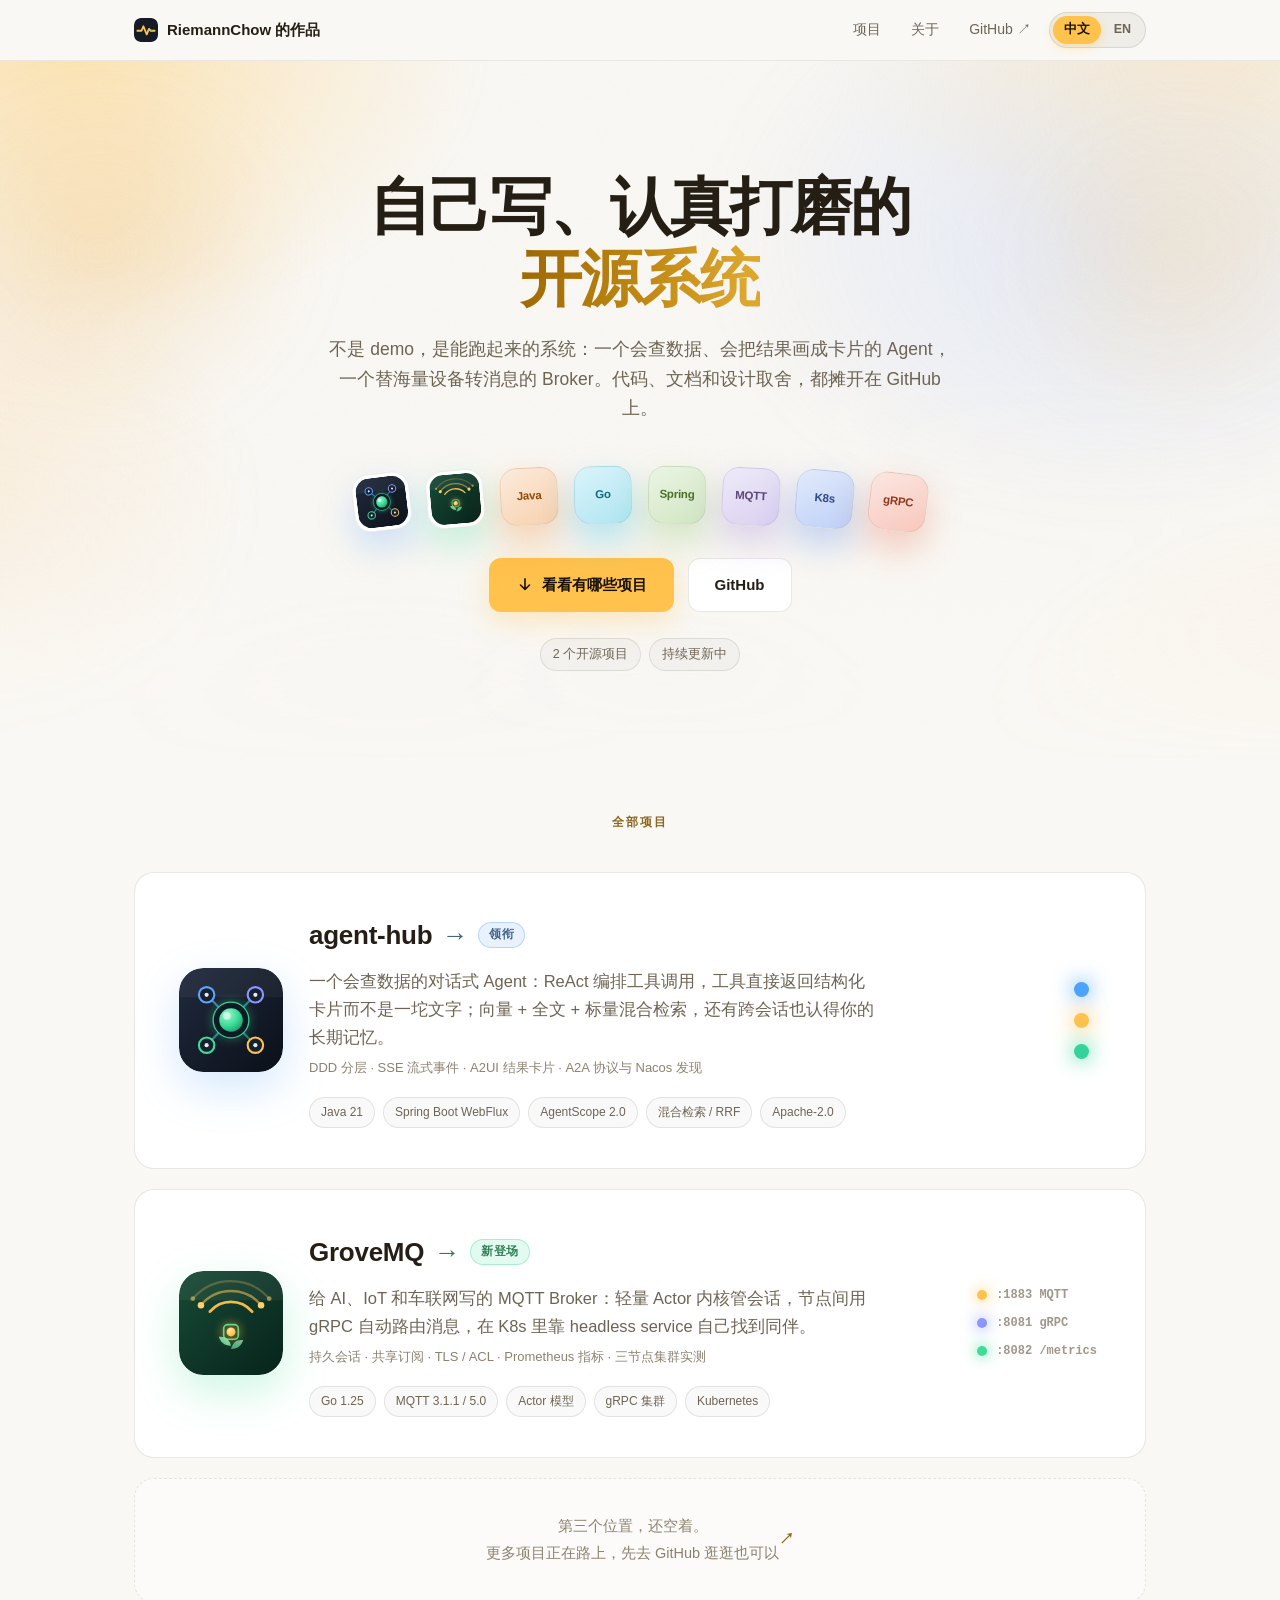
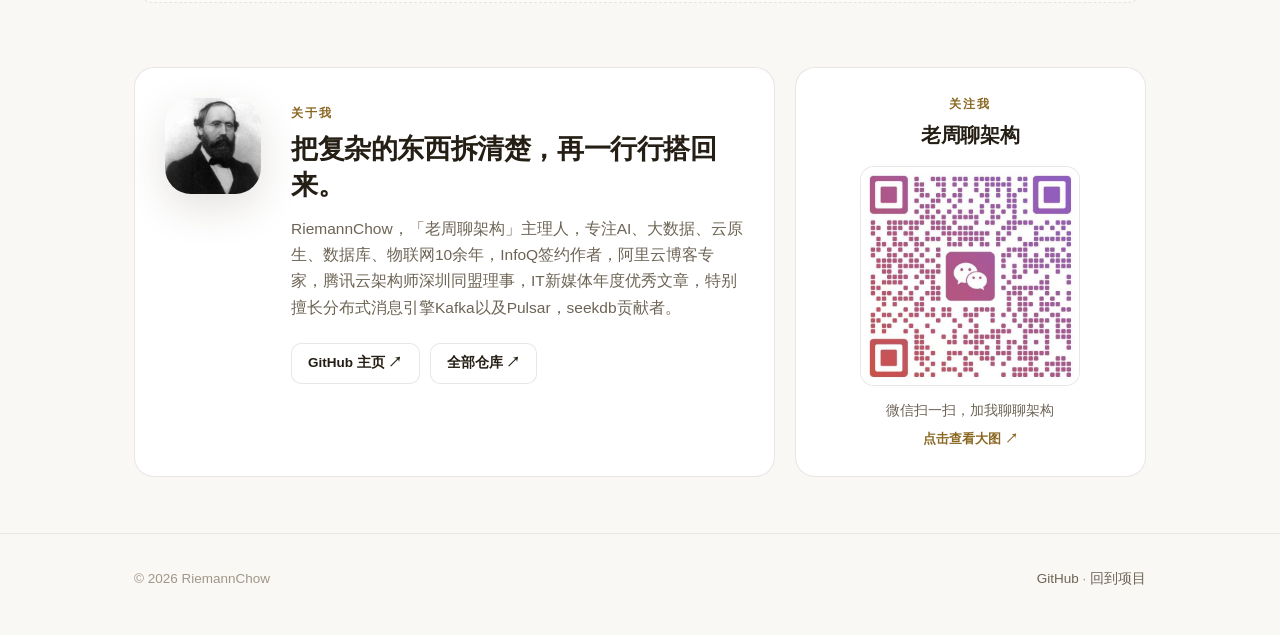
==== index.html @ 88ec3f2a "feat: portfolio init commit" ====
<!DOCTYPE html>
<html lang="zh-CN">
<head>
  <meta charset="UTF-8">
  <meta name="viewport" content="width=device-width, initial-scale=1.0">
  <title>RiemannChow 的作品 · 自己写、认真打磨的开源系统</title>
  <meta name="description" content="两个从零搭起来的开源系统：agent-hub —— 会查数据、会画卡片的对话式 AI Agent；GroveMQ —— 面向 AI / IoT / 车联网的 Go MQTT Broker。代码、文档与设计取舍都在 GitHub 上。">
  <meta name="theme-color" content="#faf8f4">
  <meta property="og:title" content="RiemannChow 的作品 · 自己写、认真打磨的开源系统">
  <meta property="og:description" content="agent-hub 与 GroveMQ：两个真能跑起来的开源系统。">
  <meta property="og:type" content="website">
  <link rel="icon" type="image/svg+xml" href="./assets/favicon.svg">
  <link rel="stylesheet" href="./styles.css">
  <!-- 提前标记 JS 可用，并记下上次选择的语言，减少切换时的闪烁 -->
  <script>
    document.documentElement.classList.add('js');
    try {
      document.documentElement.dataset.lang =
        localStorage.getItem('portfolio-lang') === 'en' ? 'en' : 'zh';
    } catch (e) {}
  </script>
</head>
<body data-page="home">
  <a class="skip-link" href="#main" data-i18n="common.skip">跳到主要内容</a>

  <header class="site-header">
    <div class="container nav">
      <a class="wordmark" href="./" aria-label="返回首页" data-i18n-label="common.wordmark.aria">
        <svg viewBox="0 0 64 64" aria-hidden="true">
          <rect width="64" height="64" rx="15" fill="#171b26"/>
          <path d="M9 34h11l5-12 9 22 6-15 5 5h10" fill="none" stroke="#ffc24d" stroke-width="5" stroke-linecap="round" stroke-linejoin="round"/>
          <circle cx="46" cy="34" r="3" fill="#3ddc97"/>
        </svg>
        <span data-i18n="common.brand">RiemannChow 的作品</span>
      </a>
      <nav class="nav-right" aria-label="主导航" data-i18n-label="common.nav.aria">
        <a class="nav-link hide-sm" href="#projects" data-i18n="common.nav.projects">项目</a>
        <a class="nav-link hide-sm" href="#about" data-i18n="common.nav.about">关于</a>
        <a class="nav-link" href="https://github.com/RiemannChow" target="_blank" rel="noopener noreferrer" data-i18n="common.nav.github">GitHub ↗</a>
        <div class="lang-switch" role="group" aria-label="语言切换">
          <button type="button" data-lang="zh" aria-pressed="true">中文</button>
          <button type="button" data-lang="en" aria-pressed="false">EN</button>
        </div>
      </nav>
    </div>
  </header>

  <main id="main">
    <!-- ============ Hero ============ -->
    <section class="hero home-hero">
      <div class="wash" aria-hidden="true">
        <span class="wash-blob blob-a"></span>
        <span class="wash-blob blob-b"></span>
        <span class="wash-blob blob-c"></span>
      </div>
      <div class="container hero-inner">
        <h1 class="hero-title" data-i18n="home.title" data-i18n-html>自己写、认真打磨的<br><em>开源系统</em></h1>
        <p class="hero-sub" data-i18n="home.sub">不是 demo，是能跑起来的系统：一个会查数据、会把结果画成卡片的 Agent，一个替海量设备转消息的 Broker。代码、文档和设计取舍，都摊开在 GitHub 上。</p>

        <div class="hero-icons" aria-label="项目与技术栈" data-i18n-label="home.icons.aria">
          <a class="hi" style="--tc:#5ea5fa; --r:-7deg; --y:7px" href="./projects/agent-hub/" aria-label="打开 agent-hub 详情页" data-i18n-label="home.icon.ah">
            <img src="./assets/agent-hub.svg" alt="">
          </a>
          <a class="hi" style="--tc:#3ddc97; --r:-5deg; --y:4px" href="./projects/grovemq/" aria-label="打开 GroveMQ 详情页" data-i18n-label="home.icon.mq">
            <img src="./assets/grovemq.svg" alt="">
          </a>
          <span class="hi tech" style="--tc:#e76f00; --r:-3deg; --y:1.5px"><b>Java</b></span>
          <span class="hi tech" style="--tc:#00add8; --r:-1deg; --y:0px"><b>Go</b></span>
          <span class="hi tech" style="--tc:#6db33f; --r:1deg; --y:0px"><b>Spring</b></span>
          <span class="hi tech" style="--tc:#8a6bd1; --r:3deg; --y:1.5px"><b>MQTT</b></span>
          <span class="hi tech" style="--tc:#326ce5; --r:5deg; --y:4px"><b>K8s</b></span>
          <span class="hi tech" style="--tc:#e6522c; --r:7deg; --y:7px"><b>gRPC</b></span>
        </div>

        <div class="hero-ctas">
          <a class="btn btn-primary" href="#projects">
            <svg viewBox="0 0 20 20" aria-hidden="true"><path d="M10 3v12m0 0-5-5m5 5 5-5" fill="none" stroke="currentColor" stroke-width="1.8" stroke-linecap="round" stroke-linejoin="round"/></svg>
            <span data-i18n="home.cta.browse">看看有哪些项目</span>
          </a>
          <a class="btn btn-ghost" href="https://github.com/RiemannChow" target="_blank" rel="noopener noreferrer">GitHub</a>
        </div>

        <div class="facts">
          <span class="fact" data-i18n="home.fact1">2 个开源项目</span>
          <span class="fact" data-i18n="home.fact3">持续更新中</span>
        </div>
      </div>
    </section>

    <!-- ============ 项目卡片 ============ -->
    <section id="projects" class="section projects-section">
      <div class="container">
        <div class="tools-head"><span class="kicker" data-i18n="home.all">全部项目</span></div>

        <div class="tools-grid">

          <!-- 新增项目：复制下面这一整段 <a class="tool-card ..."> 并改内容即可；
               新增文案记得同时补进 i18n.js 的 ZH / EN 两份字典 -->
          <a class="tool-card featured lead reveal" id="project-agent-hub" style="--tc:#5ea5fa"
             href="./projects/agent-hub/">
            <img class="tool-icon" src="./assets/agent-hub.svg" alt="agent-hub 项目图标" data-i18n-alt="home.ah.alt" width="104" height="104">
            <div class="card-body">
              <h3>agent-hub <span class="go" aria-hidden="true">→</span> <span class="badge" data-i18n="home.ah.badge">领衔</span></h3>
              <p class="desc" data-i18n="home.ah.desc">一个会查数据的对话式 Agent：ReAct 编排工具调用，工具直接返回结构化卡片而不是一坨文字；向量 + 全文 + 标量混合检索，还有跨会话也认得你的长期记忆。</p>
              <p class="sub-desc" data-i18n="home.ah.sub">DDD 分层 · SSE 流式事件 · A2UI 结果卡片 · A2A 协议与 Nacos 发现</p>
              <div class="tags">
                <span class="tag">Java 21</span>
                <span class="tag">Spring Boot WebFlux</span>
                <span class="tag">AgentScope 2.0</span>
                <span class="tag" data-i18n="home.ah.tag4">混合检索 / RRF</span>
                <span class="tag">Apache-2.0</span>
              </div>
            </div>
            <div class="lead-dots" aria-hidden="true"><i></i><i></i><i></i></div>
          </a>

          <a class="tool-card featured lead reveal" id="project-grovemq" style="--tc:#3ddc97; --rd:.1s"
             href="./projects/grovemq/">
            <img class="tool-icon" src="./assets/grovemq.svg" alt="GroveMQ 项目图标" data-i18n-alt="home.mq.alt" width="104" height="104">
            <div class="card-body">
              <h3>GroveMQ <span class="go" aria-hidden="true">→</span> <span class="badge" data-i18n="home.mq.badge">新登场</span></h3>
              <p class="desc" data-i18n="home.mq.desc">给 AI、IoT 和车联网写的 MQTT Broker：轻量 Actor 内核管会话，节点间用 gRPC 自动路由消息，在 K8s 里靠 headless service 自己找到同伴。</p>
              <p class="sub-desc" data-i18n="home.mq.sub">持久会话 · 共享订阅 · TLS / ACL · Prometheus 指标 · 三节点集群实测</p>
              <div class="tags">
                <span class="tag">Go 1.25</span>
                <span class="tag">MQTT 3.1.1 / 5.0</span>
                <span class="tag" data-i18n="home.mq.tag3">Actor 模型</span>
                <span class="tag" data-i18n="home.mq.tag4">gRPC 集群</span>
                <span class="tag">Kubernetes</span>
              </div>
            </div>
            <div class="port-stack" aria-hidden="true">
              <span><i></i>:1883 MQTT</span>
              <span><i></i>:8081 gRPC</span>
              <span><i></i>:8082 /metrics</span>
            </div>
          </a>

          <div class="tool-card placeholder reveal" style="--rd:.18s" data-i18n="home.placeholder" data-i18n-html>
            第三个位置，还空着。<br>更多项目正在路上，先去 GitHub 逛逛也可以 <a href="https://github.com/RiemannChow?tab=repositories" target="_blank" rel="noopener noreferrer">↗</a>
          </div>

        </div>
      </div>
    </section>

    <!-- ============ 关于 + 公众号 ============ -->
    <section id="about" class="section about-section">
      <div class="container">
        <div class="about-grid">
          <div class="about-card reveal">
            <img class="about-avatar" src="./assets/avatar.jpg" alt="RiemannChow 的 GitHub 头像" data-i18n-alt="home.about.avatarAlt" width="96" height="96">
            <div class="about-copy">
              <span class="kicker" data-i18n="home.about.kicker">关于我</span>
              <h2 data-i18n="home.about.title">把复杂的东西拆清楚，再一行行搭回来。</h2>
              <!-- 自我介绍：中文原文与英文翻译都在 i18n.js 的 home.about.bio 里，改那里即可 -->
              <p data-i18n="home.about.bio">RiemannChow，「老周聊架构」主理人，专注AI、大数据、云原生、数据库、物联网10余年，InfoQ签约作者，阿里云博客专家，腾讯云架构师深圳同盟理事，IT新媒体年度优秀文章，特别擅长分布式消息引擎Kafka以及Pulsar，seekdb贡献者。</p>
              <div class="about-links">
                <a class="btn btn-ghost btn-sm" href="https://github.com/RiemannChow" target="_blank" rel="noopener noreferrer" data-i18n="home.about.githubBtn">GitHub 主页 ↗</a>
                <a class="btn btn-ghost btn-sm" href="https://github.com/RiemannChow?tab=repositories" target="_blank" rel="noopener noreferrer" data-i18n="home.about.reposBtn">全部仓库 ↗</a>
              </div>
            </div>
          </div>

          <aside class="qr-card reveal" aria-label="公众号二维码">
            <span class="kicker" data-i18n="home.qr.kicker">关注我</span>
            <h3 data-i18n="home.qr.title">老周聊架构</h3>
            <a class="qr-image" href="./assets/wechat-qr.jpg" target="_blank" rel="noopener noreferrer">
              <img src="./assets/wechat-qr-code.jpg" alt="老周聊架构 微信二维码" data-i18n-alt="home.qr.alt" width="220" height="220">
            </a>
            <p data-i18n="home.qr.sub">微信扫一扫，加我聊聊架构</p>
            <a class="qr-hint" href="./assets/wechat-qr.jpg" target="_blank" rel="noopener noreferrer" data-i18n="home.qr.hint">点击查看大图 ↗</a>
          </aside>
        </div>
      </div>
    </section>
  </main>

  <footer class="site-footer">
    <div class="container footer-inner">
      <span>© <span id="year">2026</span> RiemannChow</span>
      <span><a href="https://github.com/RiemannChow" target="_blank" rel="noopener noreferrer">GitHub</a> · <a href="#projects" data-i18n="home.footer.projects">回到项目</a></span>
    </div>
  </footer>

  <script src="./i18n.js" defer></script>
  <script src="./script.js" defer></script>
</body>
</html>
---- styles.css ----
/* ============================================================
   RiemannChow 的作品 — 静态作品集
   纯 HTML / CSS / JS，无构建步骤，直接交给 GitHub Pages
   ============================================================ */

:root {
  --bg: #faf8f4;
  --card: #ffffff;
  --card-hover: #fffdf6;
  --border: rgba(30, 24, 12, 0.10);
  --text: #241e14;
  --muted: #6d6455;
  --faint: #a09689;
  --accent: #ffc24d;
  --btn-text: #1a1108;
  --accent-ink: #8a6620;
  --radius: 16px;
}

*, *::before, *::after { box-sizing: border-box; }

html { scroll-behavior: smooth; }

body {
  margin: 0;
  font-family: -apple-system, BlinkMacSystemFont, "SF Pro Text", "PingFang SC",
    "Hiragino Sans GB", "Noto Sans SC", "Microsoft YaHei", "Segoe UI", Roboto, sans-serif;
  background: var(--bg);
  color: var(--text);
  font-size: 16px;
  line-height: 1.7;
  -webkit-font-smoothing: antialiased;
  -moz-osx-font-smoothing: grayscale;
  text-rendering: optimizeLegibility;
}

::selection { background: rgba(255, 194, 77, 0.38); }
a { color: inherit; text-decoration: none; }
img { display: block; max-width: 100%; }
h1, h2, h3, p { margin: 0; }

.container { max-width: 1060px; margin: 0 auto; padding: 0 24px; }

:focus-visible {
  outline: 2px solid var(--accent-ink);
  outline-offset: 3px;
  border-radius: 6px;
}

.skip-link {
  position: absolute; left: -9999px; top: 8px; z-index: 100;
  background: #fff; padding: 10px 16px; border-radius: 10px;
  border: 1px solid var(--border); font-size: 14px;
}
.skip-link:focus { left: 16px; }

/* ============ 顶栏 ============ */
.site-header {
  position: sticky; top: 0; z-index: 50;
  background: rgba(250, 248, 244, 0.78);
  -webkit-backdrop-filter: blur(14px);
  backdrop-filter: blur(14px);
  border-bottom: 1px solid rgba(30, 24, 12, 0.07);
}
.nav {
  display: flex; align-items: center; justify-content: space-between;
  gap: 16px; height: 60px;
}
.wordmark { display: flex; align-items: center; gap: 9px; font-weight: 700; font-size: 15px; }
.wordmark svg { width: 24px; height: 24px; border-radius: 7px; }
.nav-right { display: flex; align-items: center; gap: 6px; }
.nav-link {
  color: var(--muted); font-size: 14px; padding: 6px 12px;
  border-radius: 8px; transition: color .15s, background .15s;
}
.nav-link:hover { color: var(--text); background: rgba(30, 24, 12, 0.04); }

/* 中英文切换：选中态自动跟随当前页的品牌色 */
.lang-switch {
  display: inline-flex; align-items: center; gap: 2px;
  padding: 3px; border-radius: 999px;
  background: rgba(30, 24, 12, 0.05);
  border: 1px solid var(--border);
}
.lang-switch button {
  border: 0; cursor: pointer; font: inherit;
  font-size: 12.5px; font-weight: 700; line-height: 1.4;
  color: var(--muted); background: transparent;
  padding: 5px 11px; border-radius: 999px;
  transition: background .15s, color .15s, box-shadow .15s;
}
.lang-switch button:hover { color: var(--text); }
.lang-switch button[aria-pressed="true"] {
  background: var(--accent); color: var(--btn-text);
  box-shadow: 0 3px 10px color-mix(in srgb, var(--accent) 38%, transparent);
}
.lang-switch button:focus-visible { outline-offset: 2px; }

/* ============ Hero ============ */
.hero { position: relative; overflow: hidden; }
.home-hero {
  isolation: isolate;
  padding: 88px 0 96px;
  text-align: center;
}

/* 极光底色 */
.home-hero::before {
  content: ""; position: absolute; inset: -12%; z-index: -3;
  background:
    radial-gradient(640px 440px at 14% 8%,  rgba(255, 196, 90,  .40), transparent 64%),
    radial-gradient(580px 420px at 86% 4%,  rgba(255, 214, 140, .34), transparent 66%),
    radial-gradient(620px 460px at 80% 30%, rgba(147, 178, 255, .22), transparent 66%),
    radial-gradient(540px 400px at 3%  60%, rgba(255, 190, 110, .28), transparent 66%),
    radial-gradient(600px 440px at 95% 92%, rgba(255, 206, 130, .26), transparent 66%),
    radial-gradient(480px 360px at 34% 98%, rgba(180, 164, 255, .16), transparent 68%);
  filter: blur(16px) saturate(1.1);
  /* 底边淡出，避免和下方纯色区出现一条硬分界线 */
  -webkit-mask-image: linear-gradient(to bottom, #000 0%, #000 46%, rgba(0,0,0,.45) 70%, transparent 90%);
          mask-image: linear-gradient(to bottom, #000 0%, #000 46%, rgba(0,0,0,.45) 70%, transparent 90%);
  animation: aurora 26s ease-in-out infinite alternate;
  will-change: transform;
}
@keyframes aurora {
  from { transform: translate3d(-1.6%, -1.2%, 0) scale(1); }
  to   { transform: translate3d(1.8%,  1.6%, 0) scale(1.08); }
}

/* 水彩晕染斑块 */
.wash {
  position: absolute; inset: 0; z-index: -2; pointer-events: none;
  -webkit-mask-image: linear-gradient(to bottom, #000 0%, #000 55%, transparent 96%);
          mask-image: linear-gradient(to bottom, #000 0%, #000 55%, transparent 96%);
}
.wash-blob {
  position: absolute; display: block;
  mix-blend-mode: multiply;
  filter: blur(26px);
  opacity: .42;
}
.blob-a {
  width: 420px; height: 360px; left: -110px; top: 10px;
  background: radial-gradient(closest-side, rgba(240, 176, 76, .62), transparent);
  border-radius: 58% 42% 37% 63% / 52% 61% 39% 48%;
  animation: drift 22s ease-in-out infinite alternate;
}
.blob-b {
  width: 380px; height: 330px; right: -90px; top: 40px;
  background: radial-gradient(closest-side, rgba(255, 211, 130, .62), transparent);
  border-radius: 42% 58% 63% 37% / 39% 48% 52% 61%;
  animation: drift 28s ease-in-out infinite alternate-reverse;
}
.blob-c {
  width: 460px; height: 300px; left: 34%; bottom: -140px;
  background: radial-gradient(closest-side, rgba(180, 176, 240, .34), transparent);
  border-radius: 50% 50% 40% 60% / 60% 40% 60% 40%;
  animation: drift 32s ease-in-out infinite alternate;
}
@keyframes drift {
  from { transform: translate(-18px, -12px) rotate(-4deg) scale(1); }
  to   { transform: translate(24px, 16px) rotate(5deg) scale(1.12); }
}

/* 纸张纹理 */
.home-hero::after {
  content: ""; position: absolute; inset: 0; z-index: -1; pointer-events: none;
  opacity: .38; mix-blend-mode: multiply;
  -webkit-mask-image: linear-gradient(to bottom, #000 0%, #000 58%, transparent 100%);
          mask-image: linear-gradient(to bottom, #000 0%, #000 58%, transparent 100%);
  background-image: url("data:image/svg+xml,%3Csvg xmlns='http://www.w3.org/2000/svg' width='220' height='220'%3E%3Cfilter id='n'%3E%3CfeTurbulence type='fractalNoise' baseFrequency='0.75' numOctaves='3' stitchTiles='stitch'/%3E%3C/filter%3E%3Crect width='100%25' height='100%25' filter='url(%23n)' opacity='0.12'/%3E%3C/svg%3E");
}

/* 开场逐级浮现 */
.home-hero .hero-title,
.home-hero .hero-sub,
.home-hero .hero-icons,
.home-hero .hero-ctas,
.home-hero .facts { animation: heroIn .8s cubic-bezier(.2,.7,.2,1) backwards; }
.home-hero .hero-title  { animation-delay: .12s; }
.home-hero .hero-sub    { animation-delay: .20s; }
.home-hero .hero-icons  { animation-delay: .30s; }
.home-hero .hero-ctas   { animation-delay: .40s; }
.home-hero .facts       { animation-delay: .48s; }
@keyframes heroIn { from { opacity: 0; transform: translateY(16px); } }

.hero-title {
  font-size: clamp(38px, 5.6vw, 62px);
  line-height: 1.16; letter-spacing: -.03em; font-weight: 800;
  margin: 22px 0 20px;
}
.hero-title em { font-style: normal; color: var(--accent-ink); }
@supports ((-webkit-background-clip: text) or (background-clip: text)) {
  .hero-title em {
    background: linear-gradient(98deg, #a06a06 5%, #c08812 52%, #dca72e 92%);
    -webkit-background-clip: text;
            background-clip: text;
    color: transparent;
    -webkit-text-fill-color: transparent;
  }
}

.hero-sub {
  font-size: 17.5px; color: var(--muted);
  max-width: 36em; margin: 0 auto 0;
}

/* 图标浮条：弧形排布 + 品牌色辉光 + 轻微漂浮 */
.hero-icons {
  display: flex; flex-wrap: wrap; justify-content: center; align-items: center;
  gap: 16px; margin: 42px 0 34px;
}
.hi {
  width: 58px; height: 58px; padding: 3px;
  display: grid; place-items: center;
  border-radius: 17px; background: #fff;
  border: 1px solid rgba(30, 24, 12, .08);
  box-shadow: 0 16px 36px color-mix(in srgb, var(--tc, #ffc24d) 30%, transparent);
  transform: rotate(var(--r, 0deg)) translateY(var(--y, 0px));
  transition: transform .25s ease, box-shadow .25s ease;
}
.hi img {
  width: 100%; height: 100%; border-radius: 14px;
  animation: heroFloat 5.6s ease-in-out infinite;
}
.hi:hover {
  transform: rotate(0deg) translateY(calc(var(--y, 0px) - 5px)) scale(1.08);
  box-shadow: 0 20px 44px color-mix(in srgb, var(--tc, #ffc24d) 48%, transparent);
}
.hi.tech {
  background: linear-gradient(150deg,
    color-mix(in srgb, var(--tc) 14%, #ffffff),
    color-mix(in srgb, var(--tc) 32%, #ffffff));
  color: color-mix(in srgb, var(--tc) 55%, #241b0c);
}
.hi.tech b { font-size: 11.5px; font-weight: 800; letter-spacing: -.02em; }
.hi:nth-child(2) img { animation-delay: -.7s; }
.hi:nth-child(3) img { animation-delay: -1.4s; }
.hi:nth-child(4) img { animation-delay: -2.1s; }
.hi:nth-child(5) img { animation-delay: -2.8s; }
.hi:nth-child(6) img { animation-delay: -3.5s; }
.hi:nth-child(7) img { animation-delay: -4.2s; }
.hi:nth-child(8) img { animation-delay: -4.9s; }
@keyframes heroFloat {
  0%, 100% { transform: translateY(-3px); }
  50%      { transform: translateY(3px); }
}

.hero-ctas { display: flex; gap: 14px; flex-wrap: wrap; justify-content: center; }
.btn {
  display: inline-flex; align-items: center; justify-content: center; gap: 8px;
  font-weight: 700; font-size: 15px; padding: 13px 26px;
  border-radius: 12px; border: 1px solid transparent; cursor: pointer;
  transition: transform .15s ease, background .15s, border-color .15s, box-shadow .15s;
}
.btn svg { width: 18px; height: 18px; flex: none; }
.btn-primary {
  background: var(--accent); color: var(--btn-text);
  box-shadow: 0 8px 28px rgba(255, 194, 77, .34);
}
.btn-primary:hover { background: #eeb13a; transform: translateY(-1px); }
.btn-ghost { border-color: var(--border); color: var(--text); background: #fff; }
.btn-ghost:hover {
  border-color: rgba(30, 24, 12, .24); background: #fff;
  box-shadow: 0 10px 26px rgba(70, 53, 25, .10); transform: translateY(-1px);
}
.btn-sm { padding: 8px 16px; font-size: 13.5px; border-radius: 10px; }

.facts { display: flex; flex-wrap: wrap; gap: 8px; justify-content: center; margin-top: 26px; }
.fact {
  font-size: 12.5px; color: var(--muted);
  border: 1px solid var(--border); padding: 5px 12px;
  border-radius: 999px; background: rgba(30, 24, 12, .025);
}

/* ============ 项目区 ============ */
.section { padding: 0 0 64px; }
.projects-section { padding-top: 40px; }
#projects, #about { scroll-margin-top: 76px; }

.tools-head { text-align: center; margin: 0 0 38px; }
.kicker {
  display: inline-block; font-size: 12px; font-weight: 800;
  letter-spacing: .18em; text-transform: uppercase; color: var(--accent-ink);
}

.tools-grid { display: grid; grid-template-columns: 1fr 1fr; gap: 20px; position: relative; z-index: 1; }

.tool-card {
  display: block; background: var(--card);
  border: 1px solid var(--border); border-radius: 20px; padding: 34px;
  transition: transform .2s, border-color .2s, box-shadow .2s, background .2s;
}
.tool-card.featured { display: flex; gap: 26px; align-items: flex-start; position: relative; }
.tool-card.featured::before {
  content: ""; position: absolute; inset: 0 0 auto 0; height: 1px;
  border-radius: inherit;
  background: linear-gradient(90deg, transparent 6%,
    color-mix(in srgb, var(--tc, var(--accent)) 75%, transparent) 50%, transparent 94%);
  opacity: 0; transition: opacity .25s;
}
.tool-card.featured::after {
  content: ""; position: absolute; inset: 0; border-radius: inherit; pointer-events: none;
  background: radial-gradient(340px circle at var(--mx, 50%) var(--my, 50%),
    color-mix(in srgb, var(--tc, var(--accent)) 12%, transparent), transparent 66%);
  opacity: 0; transition: opacity .3s;
}
.tool-card.featured:hover {
  transform: translateY(-4px);
  border-color: color-mix(in srgb, var(--tc, var(--accent)) 45%, transparent);
  background: var(--card-hover);
  box-shadow: 0 24px 70px color-mix(in srgb, var(--tc, var(--accent)) 15%, transparent);
}
.tool-card.featured:hover::before,
.tool-card.featured:hover::after { opacity: 1; }

.tool-icon {
  width: 84px; height: 84px; border-radius: 20px; flex: none;
  box-shadow: 0 16px 44px color-mix(in srgb, var(--tc, var(--accent)) 26%, transparent);
  transition: transform .25s ease;
}
.tool-card.featured:hover .tool-icon { transform: translateY(-2px) rotate(-3deg) scale(1.04); }

.tool-card.lead { grid-column: 1 / -1; padding: 40px 44px; align-items: center; }
.tool-card.lead .tool-icon { width: 104px; height: 104px; border-radius: 24px; }
.card-body { flex: 1; min-width: 0; position: relative; z-index: 1; }
.tool-card h3 {
  font-size: 26px; font-weight: 800; display: flex; align-items: center;
  gap: 10px; flex-wrap: wrap; margin-bottom: 10px; letter-spacing: -.01em;
}
.tool-card .go {
  color: var(--accent-ink);
  color: color-mix(in srgb, var(--tc, var(--accent)) 52%, #241b0c);
  font-weight: 700; display: inline-block; transition: transform .2s;
}
.tool-card:hover .go { transform: translateX(4px); }
.badge {
  font-size: 11.5px; font-weight: 700; letter-spacing: .05em;
  color: color-mix(in srgb, var(--tc, var(--accent)) 52%, #241b0c);
  background: color-mix(in srgb, var(--tc, var(--accent)) 14%, transparent);
  border: 1px solid color-mix(in srgb, var(--tc, var(--accent)) 36%, transparent);
  border-radius: 999px; padding: 2px 10px;
}
.tool-card .desc { color: var(--muted); font-size: 16.5px; max-width: 62ch; margin-bottom: 6px; }
.tool-card .sub-desc { color: #8c8271; font-size: 13px; margin-bottom: 18px; }
.tags { display: flex; gap: 8px; flex-wrap: wrap; }
.tag {
  font-size: 12px; color: var(--muted);
  border: 1px solid var(--border); border-radius: 999px;
  padding: 4px 11px; background: rgba(30, 24, 12, .025);
}

.lead-dots { margin-left: auto; display: flex; flex-direction: column; gap: 16px; padding: 0 12px; }
.lead-dots i {
  width: 15px; height: 15px; border-radius: 50%;
  background: #4aa3ff; box-shadow: 0 0 20px 2px rgba(74, 163, 255, .75);
  animation: dotGlow 3.4s ease-in-out infinite;
}
.lead-dots i:nth-child(2) { background: #ffc24d; box-shadow: 0 0 20px 2px rgba(255, 194, 77, .75); animation-delay: -1.1s; }
.lead-dots i:nth-child(3) { background: #34d399; box-shadow: 0 0 20px 2px rgba(52, 211, 153, .75); animation-delay: -2.2s; }
@keyframes dotGlow { 0%, 100% { opacity: 1; } 50% { opacity: .5; } }

.port-stack {
  margin-left: auto; display: flex; flex-direction: column; gap: 11px; padding: 0 4px;
  font: 600 12px/1.4 ui-monospace, SFMono-Regular, Menlo, Consolas, monospace;
  color: var(--faint); white-space: nowrap;
}
.port-stack span { display: flex; align-items: center; gap: 9px; }
.port-stack i { width: 10px; height: 10px; border-radius: 50%; flex: none; }
.port-stack span:nth-child(1) i { background: #ffc24d; box-shadow: 0 0 14px 2px rgba(255, 194, 77, .6); }
.port-stack span:nth-child(2) i { background: #8a97ff; box-shadow: 0 0 14px 2px rgba(138, 151, 255, .6); }
.port-stack span:nth-child(3) i { background: #3ddc97; box-shadow: 0 0 14px 2px rgba(61, 220, 151, .6); }

.tool-card.placeholder {
  grid-column: 1 / -1;
  display: flex; align-items: center; justify-content: center; text-align: center;
  color: #8c8271; border-style: dashed; background: rgba(255, 255, 255, .46);
  font-size: 14.5px; min-height: 116px; line-height: 1.9;
}
.tool-card.placeholder a { color: var(--accent-ink); font-weight: 700; }
.tool-card.placeholder a:hover { text-decoration: underline; }

/* ============ 关于 + 公众号 ============ */
.about-section { padding-bottom: 32px; }
.about-grid {
  display: grid; grid-template-columns: 1.55fr .85fr;
  gap: 20px; align-items: stretch;
}
.about-card {
  display: flex; gap: 30px; align-items: flex-start;
  background: var(--card); border: 1px solid var(--border);
  border-radius: 20px; padding: 36px 40px;
}
.about-grid .about-card { padding: 30px; }
.about-avatar {
  width: 96px; height: 96px; flex: none; border-radius: 26px;
  box-shadow: 0 14px 40px rgba(70, 53, 25, .14);
}
.about-copy { flex: 1; min-width: 0; }
.about-copy h2 {
  font-size: clamp(21px, 2.6vw, 27px); font-weight: 800;
  letter-spacing: -.015em; line-height: 1.35; margin: 6px 0 12px;
}
.about-copy p { color: var(--muted); font-size: 15.5px; max-width: 62ch; }
.about-links { display: flex; gap: 10px; flex-wrap: wrap; margin-top: 22px; }

.qr-card {
  background: var(--card); border: 1px solid var(--border);
  border-radius: 20px; padding: 26px;
  display: flex; flex-direction: column; align-items: center; text-align: center;
}
.qr-card .kicker { margin-bottom: 4px; }
.qr-card h3 { font-size: 20px; font-weight: 800; letter-spacing: -.01em; margin-bottom: 14px; }
.qr-image {
  display: block; width: 100%; max-width: 220px;
  border: 1px solid var(--border); border-radius: 14px;
  overflow: hidden; background: #fff;
  transition: transform .2s, box-shadow .2s;
}
.qr-image:hover { transform: translateY(-2px); box-shadow: 0 14px 34px rgba(70, 53, 25, .12); }
.qr-image img { width: 100%; height: auto; }
.qr-card p { color: var(--muted); font-size: 13.5px; margin-top: 14px; }
.qr-hint { font-size: 12.5px; font-weight: 700; color: var(--accent-ink); margin-top: 6px; }
.qr-hint:hover { text-decoration: underline; }

/* ============ 页脚 ============ */
.site-footer { border-top: 1px solid rgba(30, 24, 12, .07); padding: 34px 0 44px; margin-top: 24px; }
.footer-inner {
  display: flex; justify-content: space-between; align-items: center;
  gap: 16px; flex-wrap: wrap; color: var(--faint); font-size: 13.5px;
}
.footer-inner a { color: var(--muted); transition: color .15s; }
.footer-inner a:hover { color: var(--text); }

/* ============ 滚动浮现（由 script.js 驱动；无 JS 时完全不隐藏） ============ */
html.js .reveal { opacity: 0; transform: translateY(22px); }
html.js .reveal.in {
  opacity: 1; transform: none;
  transition: opacity .6s ease, transform .65s cubic-bezier(.2,.7,.2,1);
  transition-delay: var(--rd, 0s);
}

/* ============ 响应式 ============ */
@media (max-width: 920px) {
  .home-hero { padding: 68px 0 72px; }
  .tools-grid { grid-template-columns: 1fr; }
  .tool-card.lead { padding: 34px; }
  .lead-dots, .port-stack { display: none; }
  .about-card { padding: 30px; }
  .about-grid { grid-template-columns: 1fr; }
  .qr-image { max-width: 200px; }
}

@media (max-width: 560px) {
  .container { padding: 0 18px; }
  .hide-sm { display: none; }
  .wordmark { font-size: 13.5px; gap: 7px; }
  .wordmark svg { width: 21px; height: 21px; }
  .nav-right { gap: 4px; }
  .nav-link { padding: 6px 7px; font-size: 13px; }
  .lang-switch button { padding: 4px 8px; font-size: 11.5px; }
  .home-hero { padding: 54px 0 60px; }
  .hero-title { font-size: clamp(32px, 9vw, 40px); margin: 18px 0 16px; }
  .hero-sub { font-size: 15.5px; }
  .hero-icons { gap: 5px; margin: 32px 0 26px; }
  .hi { width: 38px; height: 38px; padding: 2px; border-radius: 12px; }
  .hi img { border-radius: 10px; }
  .hi.tech b { font-size: 9.5px; }
  .hero-icons .hi { transform: none !important; }
  .hero-icons .hi:hover { transform: translateY(-4px) scale(1.06) !important; }
  .hero-ctas .btn { width: 100%; }
  .projects-section { padding-top: 28px; }
  .tools-head { margin-bottom: 26px; }
  .tool-card.featured, .tool-card.lead { flex-direction: column; align-items: flex-start; padding: 26px 22px; gap: 18px; }
  .tool-card.lead .tool-icon { width: 72px; height: 72px; border-radius: 18px; }
  .tool-card h3 { font-size: 22px; }
  .tool-card .desc { font-size: 15.5px; }
  .tool-card.placeholder { min-height: 100px; padding: 22px; }
  .about-card { flex-direction: column; gap: 20px; padding: 26px 22px; }
  .about-grid .about-card { padding: 26px 22px; }
  .qr-card { padding: 22px; }
  .qr-image { max-width: 190px; }
  .about-avatar { width: 72px; height: 72px; border-radius: 20px; }
  .footer-inner { flex-direction: column; align-items: flex-start; gap: 8px; }
}

@media (prefers-reduced-motion: reduce) {
  html { scroll-behavior: auto; }
  *, *::before, *::after {
    animation-duration: .001ms !important;
    animation-iteration-count: 1 !important;
    transition-duration: .001ms !important;
  }
  html.js .reveal { opacity: 1; transform: none; }
}
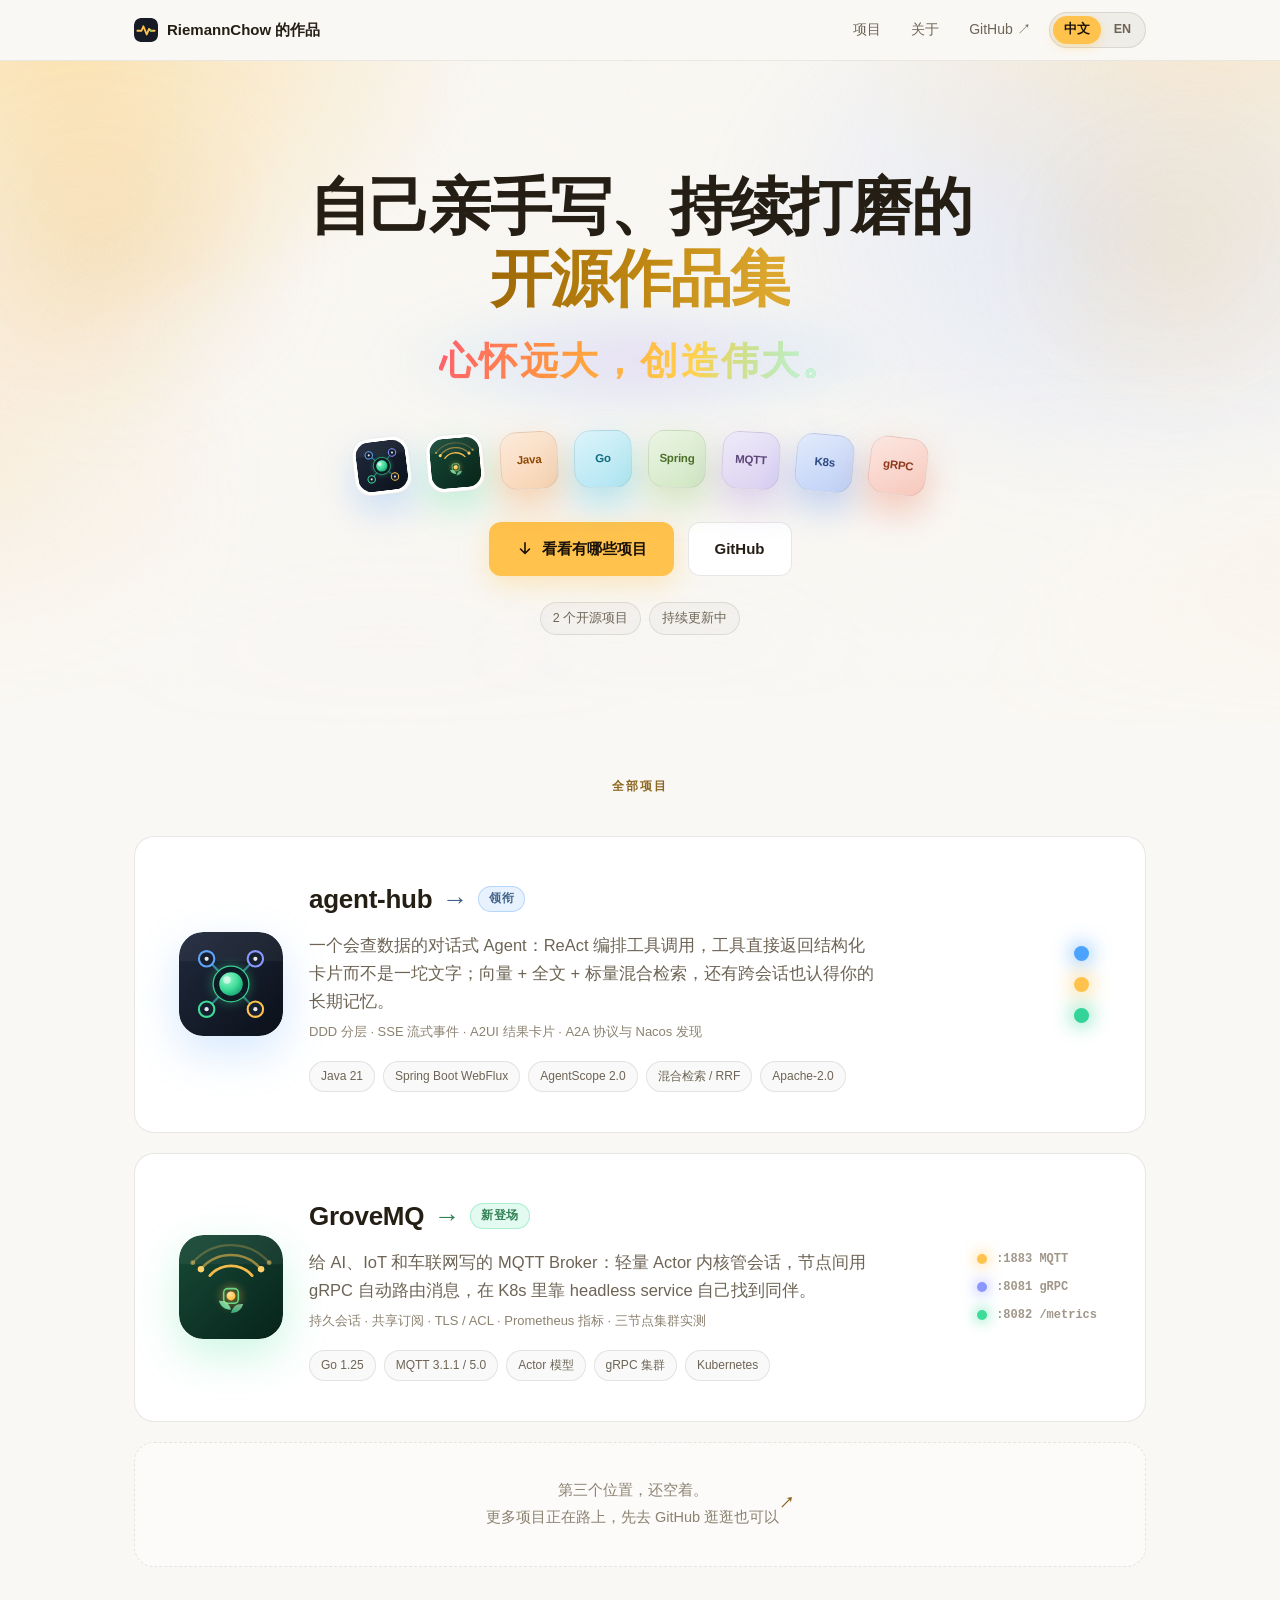
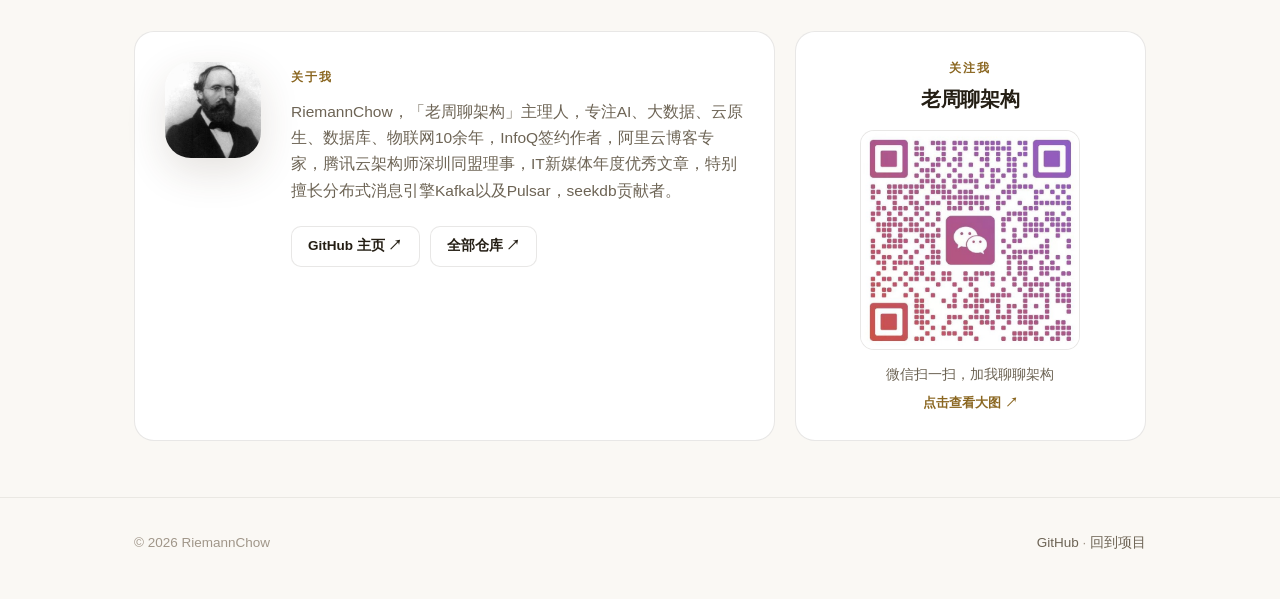
==== commit 8005c6ff: "Update homepage copy - Refresh portfolio headline and meta titles (zh/en) - Replace the hero paragra" ====
--- a/index.html
+++ b/index.html
@@ -3,10 +3,10 @@
 <head>
   <meta charset="UTF-8">
   <meta name="viewport" content="width=device-width, initial-scale=1.0">
-  <title>RiemannChow 的作品 · 自己写、认真打磨的开源系统</title>
+  <title>RiemannChow 的作品 · 自己亲手写、持续打磨的开源作品集</title>
   <meta name="description" content="两个从零搭起来的开源系统：agent-hub —— 会查数据、会画卡片的对话式 AI Agent；GroveMQ —— 面向 AI / IoT / 车联网的 Go MQTT Broker。代码、文档与设计取舍都在 GitHub 上。">
   <meta name="theme-color" content="#faf8f4">
-  <meta property="og:title" content="RiemannChow 的作品 · 自己写、认真打磨的开源系统">
+  <meta property="og:title" content="RiemannChow 的作品 · 自己亲手写、持续打磨的开源作品集">
   <meta property="og:description" content="agent-hub 与 GroveMQ：两个真能跑起来的开源系统。">
   <meta property="og:type" content="website">
   <link rel="icon" type="image/svg+xml" href="./assets/favicon.svg">
@@ -54,8 +54,8 @@
         <span class="wash-blob blob-c"></span>
       </div>
       <div class="container hero-inner">
-        <h1 class="hero-title" data-i18n="home.title" data-i18n-html>自己写、认真打磨的<br><em>开源系统</em></h1>
-        <p class="hero-sub" data-i18n="home.sub">不是 demo，是能跑起来的系统：一个会查数据、会把结果画成卡片的 Agent，一个替海量设备转消息的 Broker。代码、文档和设计取舍，都摊开在 GitHub 上。</p>
+        <h1 class="hero-title" data-i18n="home.title" data-i18n-html>自己亲手写、持续打磨的<br><em>开源作品集</em></h1>
+        <p class="hero-sub" data-i18n="home.sub" data-i18n-html><span class="hero-slogan">心怀远大，创造伟大。</span></p>
 
         <div class="hero-icons" aria-label="项目与技术栈" data-i18n-label="home.icons.aria">
           <a class="hi" style="--tc:#5ea5fa; --r:-7deg; --y:7px" href="./projects/agent-hub/" aria-label="打开 agent-hub 详情页" data-i18n-label="home.icon.ah">
@@ -152,7 +152,6 @@
             <img class="about-avatar" src="./assets/avatar.jpg" alt="RiemannChow 的 GitHub 头像" data-i18n-alt="home.about.avatarAlt" width="96" height="96">
             <div class="about-copy">
               <span class="kicker" data-i18n="home.about.kicker">关于我</span>
-              <h2 data-i18n="home.about.title">把复杂的东西拆清楚，再一行行搭回来。</h2>
               <!-- 自我介绍：中文原文与英文翻译都在 i18n.js 的 home.about.bio 里，改那里即可 -->
               <p data-i18n="home.about.bio">RiemannChow，「老周聊架构」主理人，专注AI、大数据、云原生、数据库、物联网10余年，InfoQ签约作者，阿里云博客专家，腾讯云架构师深圳同盟理事，IT新媒体年度优秀文章，特别擅长分布式消息引擎Kafka以及Pulsar，seekdb贡献者。</p>
               <div class="about-links">
--- a/styles.css
+++ b/styles.css
@@ -204,6 +204,64 @@
   max-width: 36em; margin: 0 auto 0;
 }
 
+/* 首页标语：流动的炫彩渐变 + 光泽扫过 + 轻微浮动 + 呼吸光晕 */
+.home-hero .hero-sub { position: relative; }
+.home-hero .hero-sub::before {
+  content: "";
+  position: absolute; z-index: -1;
+  left: 50%; top: 50%;
+  width: min(520px, 92%); height: 240%;
+  transform: translate(-50%, -50%);
+  background: radial-gradient(ellipse at center,
+    rgba(160, 107, 255, .20), rgba(59, 167, 255, .08) 46%, transparent 72%);
+  filter: blur(20px);
+  pointer-events: none;
+  animation: sloganGlow 4.2s ease-in-out infinite;
+}
+@keyframes sloganGlow {
+  0%, 100% { opacity: .55; transform: translate(-50%, -50%) scale(.94); }
+  50%      { opacity: 1;   transform: translate(-50%, -50%) scale(1.06); }
+}
+
+.hero-slogan {
+  display: inline-block;
+  font-size: clamp(25px, 3.8vw, 38px);
+  font-weight: 800;
+  letter-spacing: .06em;
+  line-height: 1.4;
+  color: #b3452f; /* 不支持 background-clip:text 时的回退色 */
+}
+html[data-lang="en"] .hero-slogan { letter-spacing: .015em; }
+@supports ((-webkit-background-clip: text) or (background-clip: text)) {
+  .hero-slogan {
+    background-image:
+      linear-gradient(105deg, transparent 32%, rgba(255, 255, 255, .7) 48%, transparent 64%),
+      linear-gradient(100deg,
+        #ff5f6d 0%, #ff9a3d 16%, #ffd24d 32%, #3ddc97 50%,
+        #3ba7ff 66%, #a06bff 82%, #ff5f6d 100%);
+    background-size: 200% 100%;
+    background-position: 0% 50%;
+    -webkit-background-clip: text;
+            background-clip: text;
+    color: transparent;
+    -webkit-text-fill-color: transparent;
+    animation: sloganFlow 5.5s linear infinite, sloganFloat 3.4s ease-in-out infinite;
+    will-change: background-position, transform;
+  }
+  @keyframes sloganFlow {
+    from { background-position: 0% 50%; }
+    to   { background-position: 200% 50%; }
+  }
+  @keyframes sloganFloat {
+    0%, 100% { transform: translateY(0)    scale(1); }
+    50%      { transform: translateY(-3px) scale(1.015); }
+  }
+}
+@media (prefers-reduced-motion: reduce) {
+  .hero-slogan,
+  .home-hero .hero-sub::before { animation: none; }
+}
+
 /* 图标浮条：弧形排布 + 品牌色辉光 + 轻微漂浮 */
 .hero-icons {
   display: flex; flex-wrap: wrap; justify-content: center; align-items: center;
@@ -396,11 +454,7 @@
   box-shadow: 0 14px 40px rgba(70, 53, 25, .14);
 }
 .about-copy { flex: 1; min-width: 0; }
-.about-copy h2 {
-  font-size: clamp(21px, 2.6vw, 27px); font-weight: 800;
-  letter-spacing: -.015em; line-height: 1.35; margin: 6px 0 12px;
-}
-.about-copy p { color: var(--muted); font-size: 15.5px; max-width: 62ch; }
+.about-copy p { color: var(--muted); font-size: 15.5px; max-width: 62ch; margin-top: 10px; }
 .about-links { display: flex; gap: 10px; flex-wrap: wrap; margin-top: 22px; }
 
 .qr-card {
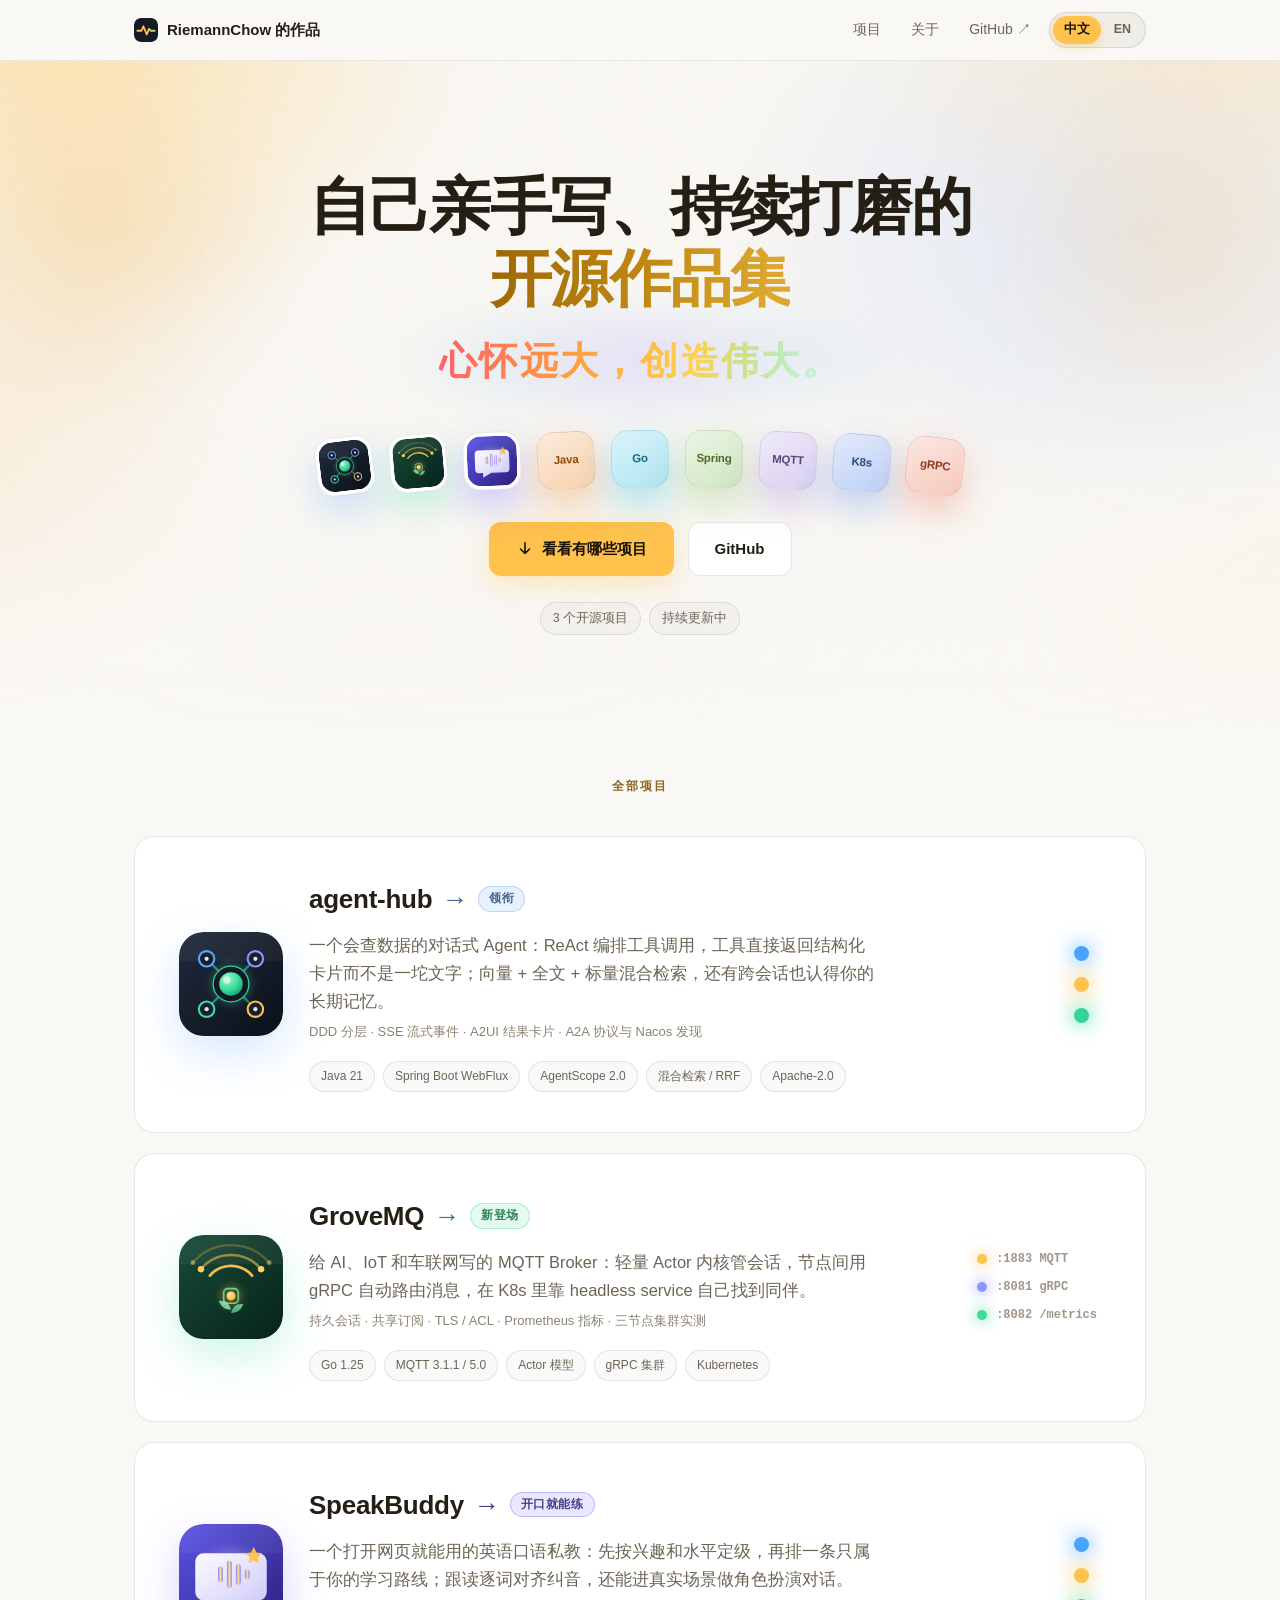
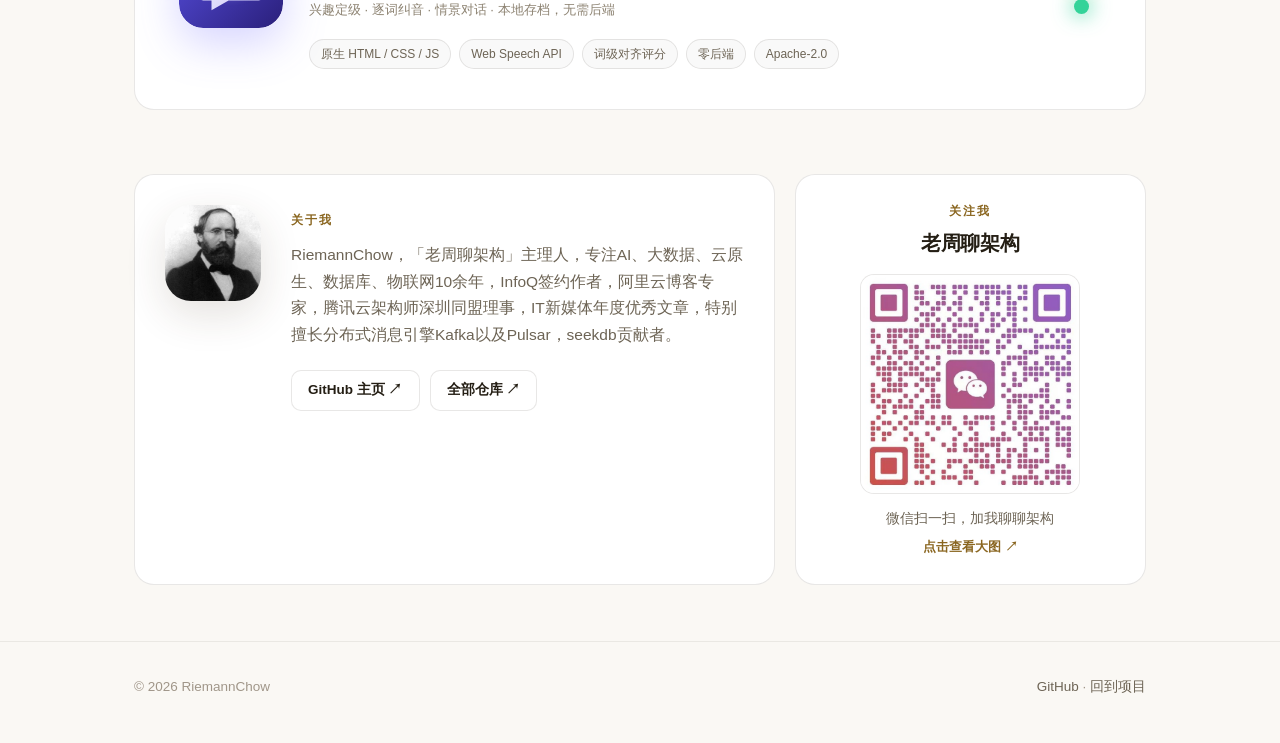
==== commit e2b2edb1: "feat: add SpeakBuddy project page to portfolio Add a purple-themed detail page, home card and SVG ic" ====
--- a/index.html
+++ b/index.html
@@ -4,10 +4,10 @@
   <meta charset="UTF-8">
   <meta name="viewport" content="width=device-width, initial-scale=1.0">
   <title>RiemannChow 的作品 · 自己亲手写、持续打磨的开源作品集</title>
-  <meta name="description" content="两个从零搭起来的开源系统：agent-hub —— 会查数据、会画卡片的对话式 AI Agent；GroveMQ —— 面向 AI / IoT / 车联网的 Go MQTT Broker。代码、文档与设计取舍都在 GitHub 上。">
+  <meta name="description" content="三个从零搭起来的开源项目：agent-hub —— 会查数据、会画卡片的对话式 AI Agent；GroveMQ —— 面向 AI / IoT / 车联网的 Go MQTT Broker；SpeakBuddy —— 打开网页就能练的英语口语私教。代码、文档与设计取舍都在 GitHub 上。">
   <meta name="theme-color" content="#faf8f4">
   <meta property="og:title" content="RiemannChow 的作品 · 自己亲手写、持续打磨的开源作品集">
-  <meta property="og:description" content="agent-hub 与 GroveMQ：两个真能跑起来的开源系统。">
+  <meta property="og:description" content="agent-hub、GroveMQ 与 SpeakBuddy：三个真能跑起来的开源项目。">
   <meta property="og:type" content="website">
   <link rel="icon" type="image/svg+xml" href="./assets/favicon.svg">
   <link rel="stylesheet" href="./styles.css">
@@ -64,6 +64,9 @@
           <a class="hi" style="--tc:#3ddc97; --r:-5deg; --y:4px" href="./projects/grovemq/" aria-label="打开 GroveMQ 详情页" data-i18n-label="home.icon.mq">
             <img src="./assets/grovemq.svg" alt="">
           </a>
+          <a class="hi" style="--tc:#635bff; --r:-2deg; --y:2px" href="./projects/speak-buddy/" aria-label="打开 SpeakBuddy 详情页" data-i18n-label="home.icon.sb">
+            <img src="./assets/speak-buddy.svg" alt="">
+          </a>
           <span class="hi tech" style="--tc:#e76f00; --r:-3deg; --y:1.5px"><b>Java</b></span>
           <span class="hi tech" style="--tc:#00add8; --r:-1deg; --y:0px"><b>Go</b></span>
           <span class="hi tech" style="--tc:#6db33f; --r:1deg; --y:0px"><b>Spring</b></span>
@@ -81,7 +84,7 @@
         </div>
 
         <div class="facts">
-          <span class="fact" data-i18n="home.fact1">2 个开源项目</span>
+          <span class="fact" data-i18n="home.fact1">3 个开源项目</span>
           <span class="fact" data-i18n="home.fact3">持续更新中</span>
         </div>
       </div>
@@ -136,9 +139,23 @@
             </div>
           </a>
 
-          <div class="tool-card placeholder reveal" style="--rd:.18s" data-i18n="home.placeholder" data-i18n-html>
-            第三个位置，还空着。<br>更多项目正在路上，先去 GitHub 逛逛也可以 <a href="https://github.com/RiemannChow?tab=repositories" target="_blank" rel="noopener noreferrer">↗</a>
-          </div>
+          <a class="tool-card featured lead reveal" id="project-speak-buddy" style="--tc:#635bff; --rd:.18s"
+             href="./projects/speak-buddy/">
+            <img class="tool-icon" src="./assets/speak-buddy.svg" alt="SpeakBuddy 项目图标" data-i18n-alt="home.sb.alt" width="104" height="104">
+            <div class="card-body">
+              <h3>SpeakBuddy <span class="go" aria-hidden="true">→</span> <span class="badge" data-i18n="home.sb.badge">开口就能练</span></h3>
+              <p class="desc" data-i18n="home.sb.desc">一个打开网页就能用的英语口语私教：先按兴趣和水平定级，再排一条只属于你的学习路线；跟读逐词对齐纠音，还能进真实场景做角色扮演对话。</p>
+              <p class="sub-desc" data-i18n="home.sb.sub">兴趣定级 · 逐词纠音 · 情景对话 · 本地存档，无需后端</p>
+              <div class="tags">
+                <span class="tag" data-i18n="home.sb.tag1">原生 HTML / CSS / JS</span>
+                <span class="tag">Web Speech API</span>
+                <span class="tag" data-i18n="home.sb.tag3">词级对齐评分</span>
+                <span class="tag" data-i18n="home.sb.tag4">零后端</span>
+                <span class="tag">Apache-2.0</span>
+              </div>
+            </div>
+            <div class="lead-dots" aria-hidden="true"><i></i><i></i><i></i></div>
+          </a>
 
         </div>
       </div>
